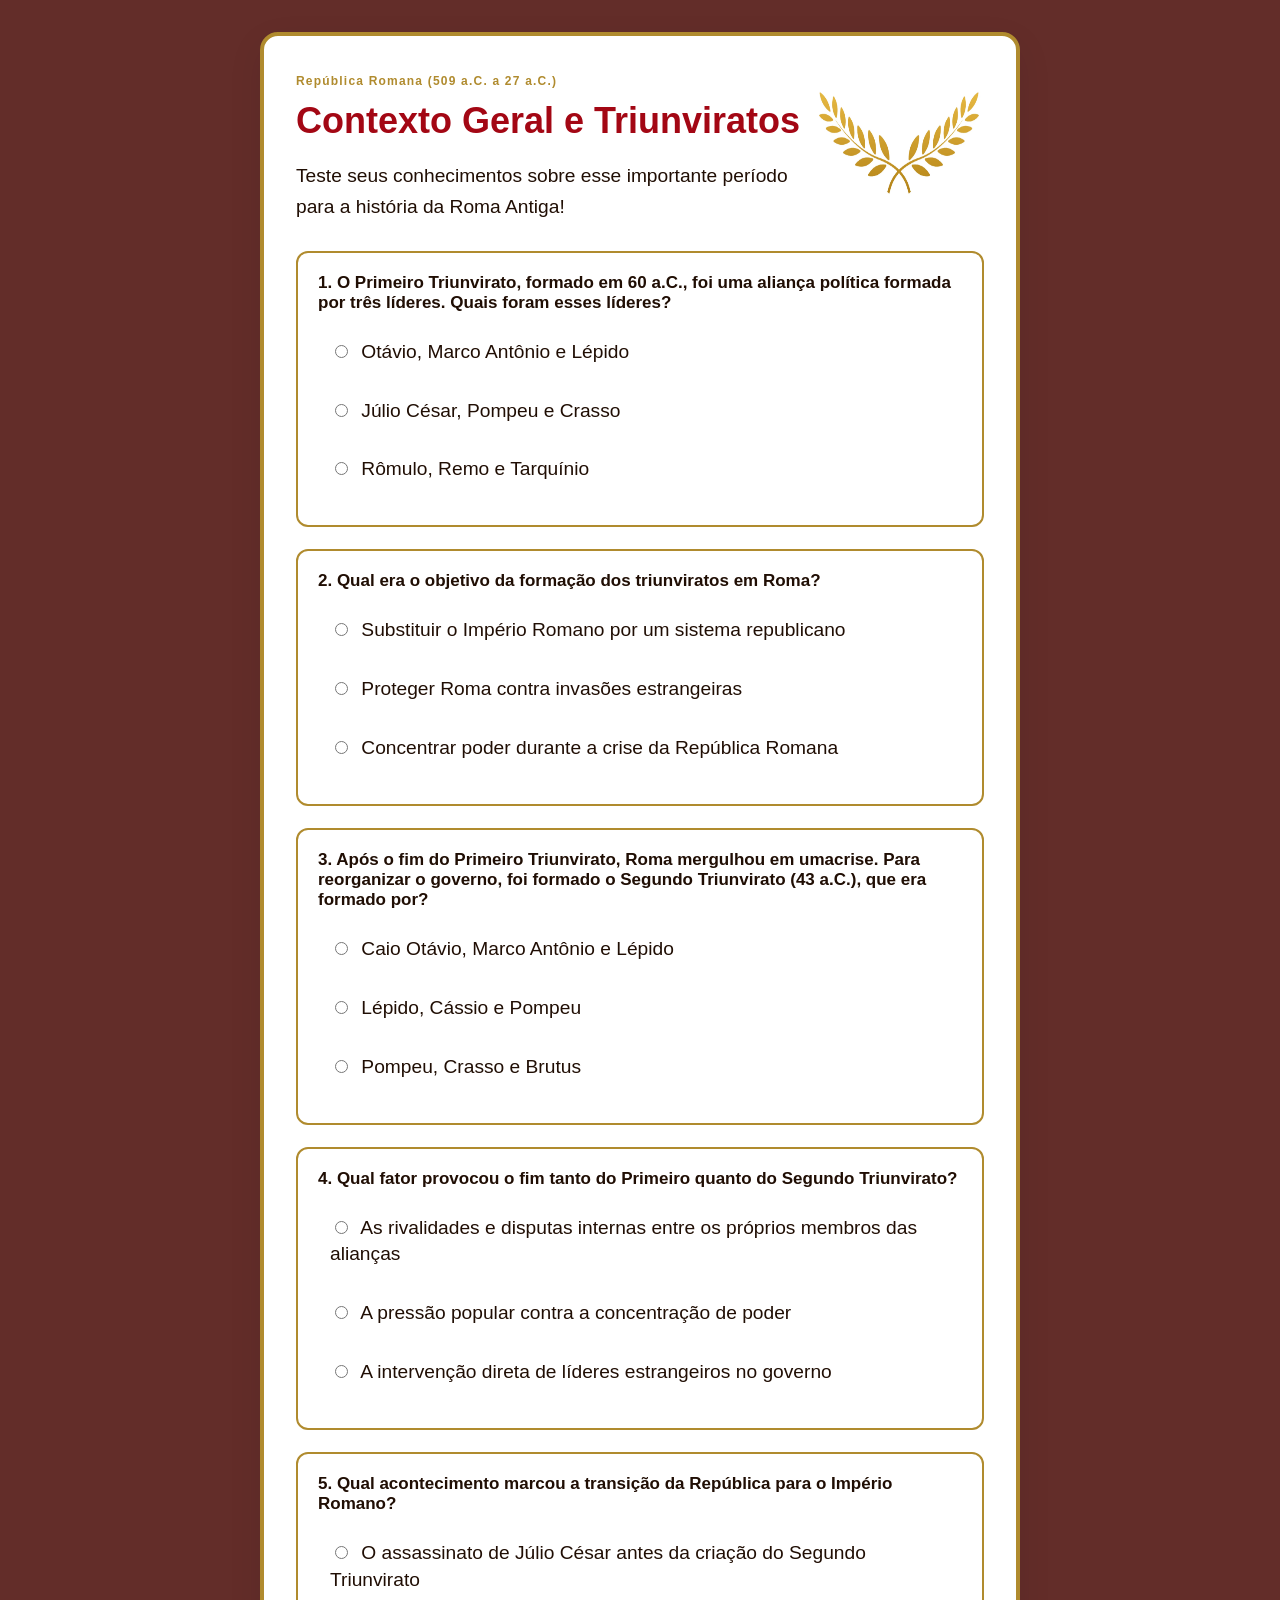
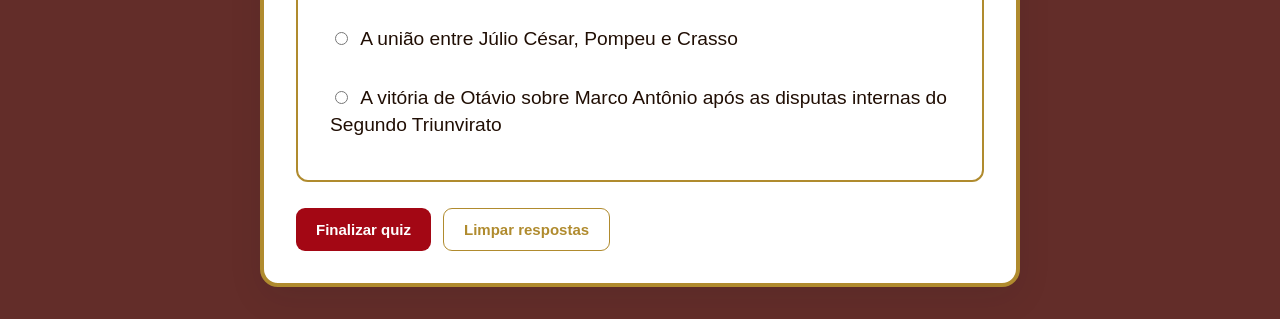
==== forms.html @ 2bbcac9c "Add files via upload" ====
<!DOCTYPE html>
<html lang="pt-BR">
<head>
    <meta charset="UTF-8">
    <meta name="viewport" content="width=device-width, initial-scale=1.0">

    <title>Quiz sobre Rep. Romana</title>

    <link rel="stylesheet" href="forms.css">
</head>
<body>

    <main class="quiz-container">
        <header class="quiz-header">
            
            <span class="tag">República Romana (509 a.C. a 27 a.C.)</span>

                <div class="imagem">
                    <img src="louro.png" alt="Coroa de louro" height="120px" width="170px">
                </div>
            <h1>Contexto Geral e Triunviratos</h1>
            
            <p>
                Teste seus conhecimentos sobre esse importante período para a história da Roma Antiga! 
            </p>
        </header>

        <form id="quiz-form">

            <section class="question">
                <h2>1. O Primeiro Triunvirato, formado em 60 a.C., foi uma aliança política formada por três líderes. Quais foram esses líderes?</h2>

                <label>
                    <input type="radio" name="q1" value="a">
                    Otávio, Marco Antônio e Lépido
                </label>

                <label>
                    <input type="radio" name="q1" value="b">
                    Júlio César, Pompeu e Crasso
                </label>

                <label>
                    <input type="radio" name="q1" value="c">
                    Rômulo, Remo e Tarquínio
                </label>
            </section>

            <section class="question">
                <h2>2. Qual era o objetivo da formação dos triunviratos em Roma?</h2>

                <label>
                    <input type="radio" name="q2" value="a">
                    Substituir o Império Romano por um sistema republicano
                </label>

                <label>
                    <input type="radio" name="q2" value="b">
                    Proteger Roma contra invasões estrangeiras
                </label>

                <label>
                    <input type="radio" name="q2" value="c">
                    Concentrar poder durante a crise da República Romana
                </label>
            </section>

            <section class="question">
                <h2>3. Após o fim do Primeiro Triunvirato, Roma mergulhou em umacrise. Para reorganizar o governo, foi formado o Segundo Triunvirato (43 a.C.), que era formado por?</h2>

                <label>
                    <input type="radio" name="q3" value="a">
                    Caio Otávio, Marco Antônio e Lépido
                </label>

                <label>
                    <input type="radio" name="q3" value="b">
                    Lépido, Cássio e Pompeu
                </label>

                <label>
                    <input type="radio" name="q3" value="c">
                    Pompeu, Crasso e Brutus
                </label>
            </section>

            <section class="question">
                <h2>4. Qual fator provocou o fim tanto do Primeiro quanto do Segundo Triunvirato?</h2>

                <label>
                    <input type="radio" name="q4" value="a">
                    As rivalidades e disputas internas entre os próprios membros das alianças
                </label>

                <label>
                    <input type="radio" name="q4" value="b">
                    A pressão popular contra a concentração de poder
                </label>

                <label>
                    <input type="radio" name="q4" value="c">
                    A intervenção direta de líderes estrangeiros no governo
                </label>
            </section>

            <section class="question">
                <h2>5. Qual acontecimento marcou a transição da República para o Império Romano?</h2>

                <label>
                    <input type="radio" name="q5" value="a">
                    O assassinato de Júlio César antes da criação do Segundo Triunvirato
                </label>

                <label>
                    <input type="radio" name="q5" value="b">
                    A união entre Júlio César, Pompeu e Crasso
                </label>

                <label>
                    <input type="radio" name="q5" value="c">
                    A vitória de Otávio sobre Marco Antônio após as disputas internas do Segundo Triunvirato
                </label>
            </section>

            <div class="actions">

                <button type="submit">
                    Finalizar quiz
                </button>

                <button type="reset" class="secondary">
                    Limpar respostas
                </button>

            </div>

        </form>

        <section
            id="result"
            class="result"
            aria-live="polite"
            hidden>
        </section>

    </main>

<script src="forms.js" defer></script>

</body>
</html>
---- forms.css ----
* {
    box-sizing: border-box;
}

body {
    margin: 0;
    padding: 32px 16px;
    font-family: Arial, Helvetica, sans-serif;
    font-size: larger;
    background: #632D29;
    color: #a30714;
}

.quiz-container {
    width: 100%;
    max-width: 760px;

    margin: 0 auto;
    padding: 32px;

    background: #ffffff;
    border: 4px solid #B08B2E;

    border-radius: 18px;
    box-shadow: 0 12px 35px rgba(15, 23, 42, 0.08);
}


.quiz-header {
   position: relative; 
   margin-bottom: 28px;
   padding-right: 170px; 
}

.imagem{
    position: absolute;
    top: 15px;       
    right: 0;   
}

.tag {
    color: #B08B2E;

    font-size: 12px;
    font-weight: 700;

    letter-spacing: 1.2px;
}

h1 {
    margin: 10px 0;

    font-size: clamp(25px, 5vw, 36px);
}

.quiz-header p {
    color: #200e04;
    line-height: 1.6;
}

.question {
    margin: 22px 0;
    padding: 20px;
    color: #200e04;
    border: 2px solid #B08B2E;
    border-radius: 12px;
    background: #ffffff;
}

.question h2 {
    margin: 0 0 16px;
    font-size: 17px;
}

.question label {
    display: block;
    margin: 12px 0;
    padding: 10px 12px;
    border-radius: 8px;
    cursor: pointer;
    line-height: 1.4;
}

.question label:hover {
    background: #fae2e2;
    transition: 0.3s;
}

input[type="radio"] {
    margin-right: 8px;
    cursor: pointer;
}

.actions {
    display: flex;
    flex-wrap: wrap;

    gap: 12px;
    margin-top: 26px;
}

button {
    padding: 12px 20px;

    border: 0;
    border-radius: 9px;

    background: #a30714;
    color: white;

    font-size: 15px;
    font-weight: 700;

    cursor: pointer;
}

button:hover {
    background: #8d0712;
}

button.secondary {
    background: #ffffff;
    color: #B08B2E;
    border: 1px solid #B08B2E;
}

button.secondary:hover {
    background: #ebeaea;
}

.result {
    margin-top: 24px;
    padding: 20px;

    border-radius: 12px;

    background: #ffffff;
    border: 1px solid  #a30714;

    line-height: 1.6;
}

.result strong {
    color: #a30714;
}

@media (max-width: 520px) {

    .quiz-container {
        padding: 22px 16px;
    }

    .question {
        padding: 16px;
    }

    .actions button {
        width: 100%;
    }

}
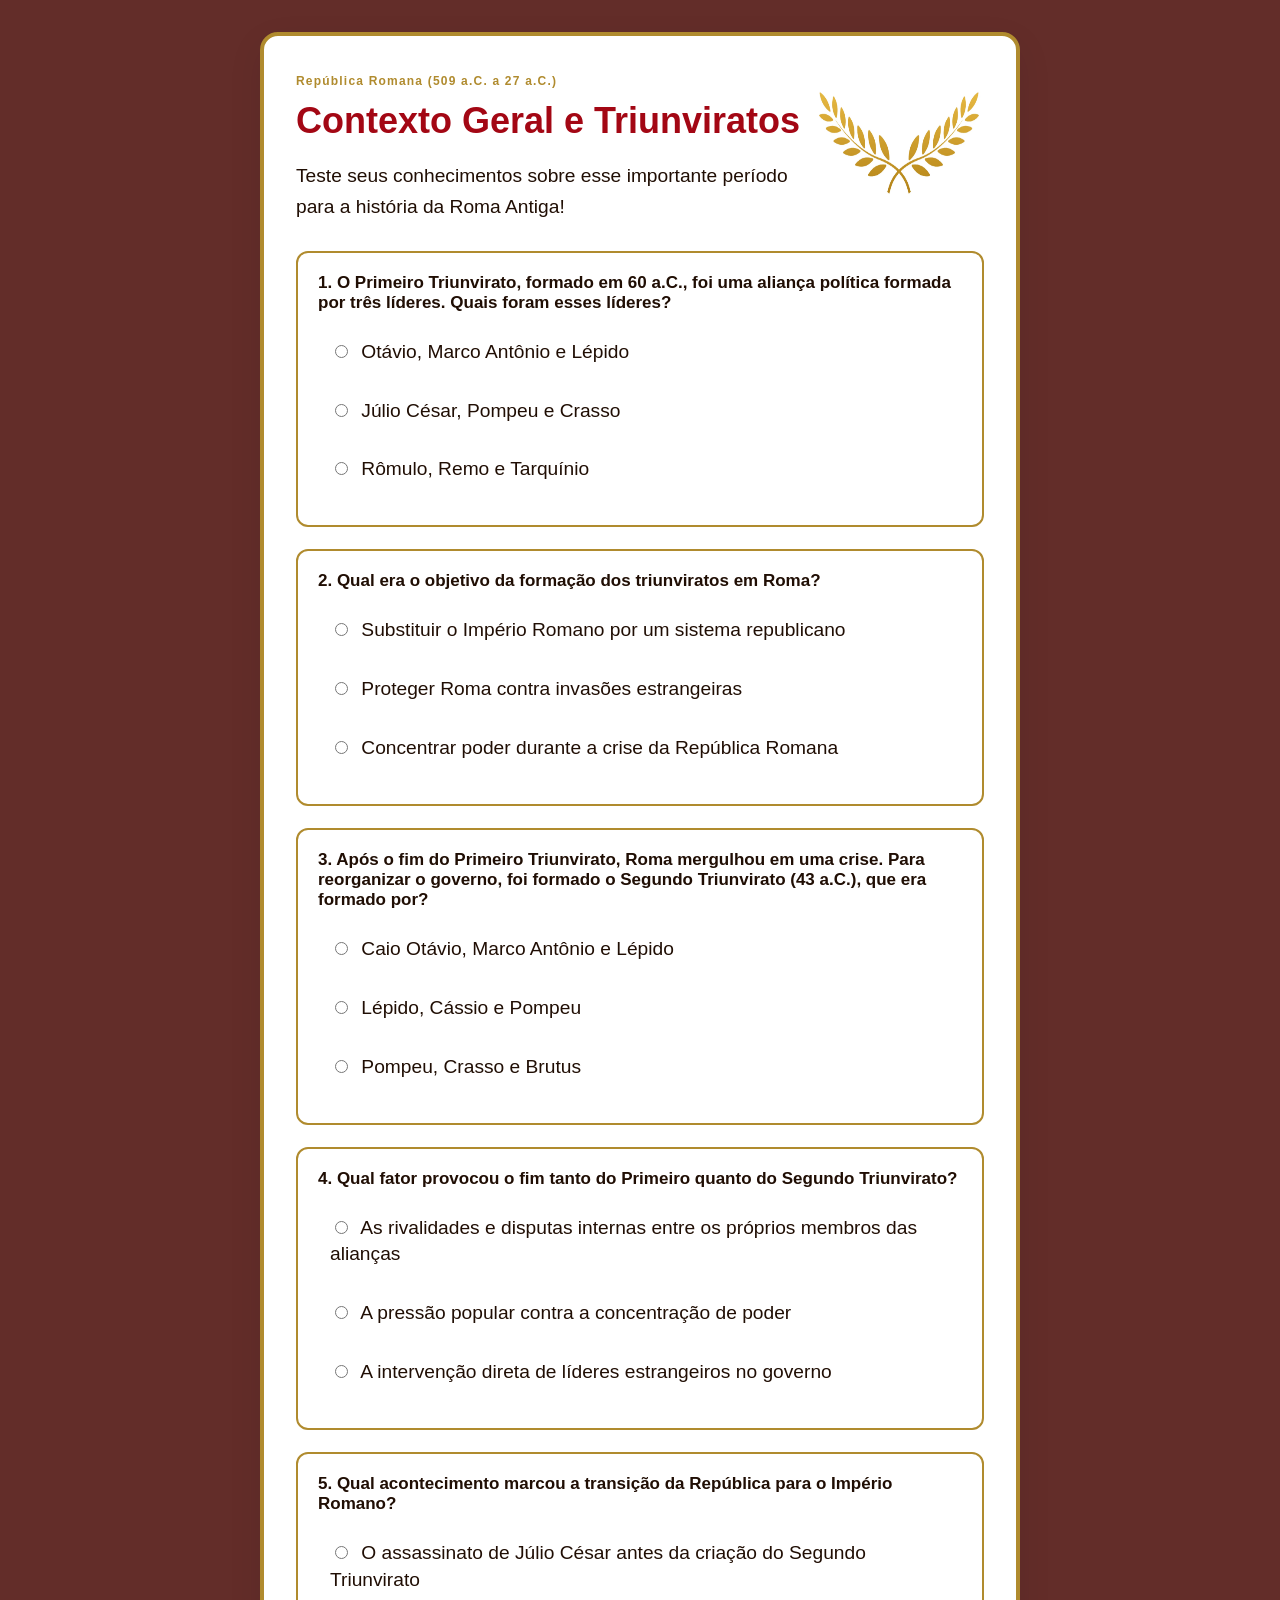
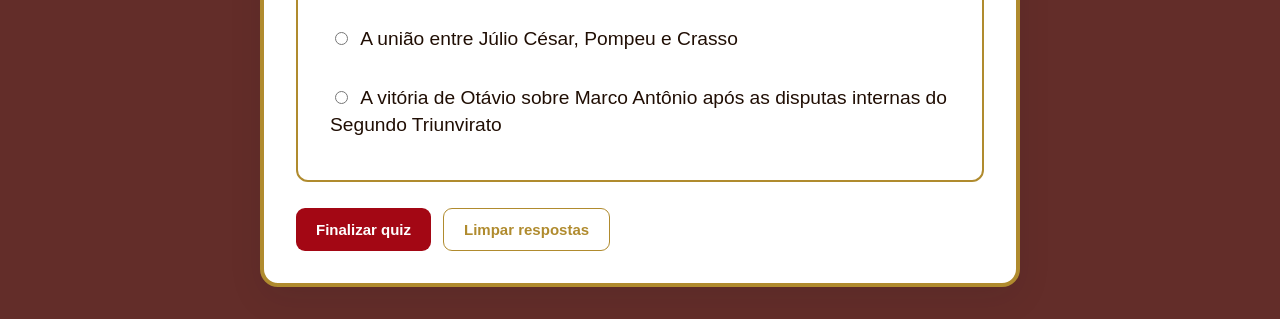
==== commit 3d73dc28: "forms.html atualizado" ====
--- a/forms.html
+++ b/forms.html
@@ -66,7 +66,7 @@
             </section>
 
             <section class="question">
-                <h2>3. Após o fim do Primeiro Triunvirato, Roma mergulhou em umacrise. Para reorganizar o governo, foi formado o Segundo Triunvirato (43 a.C.), que era formado por?</h2>
+                <h2>3. Após o fim do Primeiro Triunvirato, Roma mergulhou em uma crise. Para reorganizar o governo, foi formado o Segundo Triunvirato (43 a.C.), que era formado por?</h2>
 
                 <label>
                     <input type="radio" name="q3" value="a">
@@ -148,4 +148,4 @@
 <script src="forms.js" defer></script>
 
 </body>
-</html>+</html>
--- a/forms.css
+++ b/forms.css
@@ -145,7 +145,13 @@
 }
 
 @media (max-width: 520px) {
-
+    
+    .quiz-header p {
+        width: 245%;
+        display: flex;
+        text-align: justify;
+    }
+        
     .quiz-container {
         padding: 22px 16px;
     }
@@ -159,4 +165,4 @@
     }
 
 }
- + 
